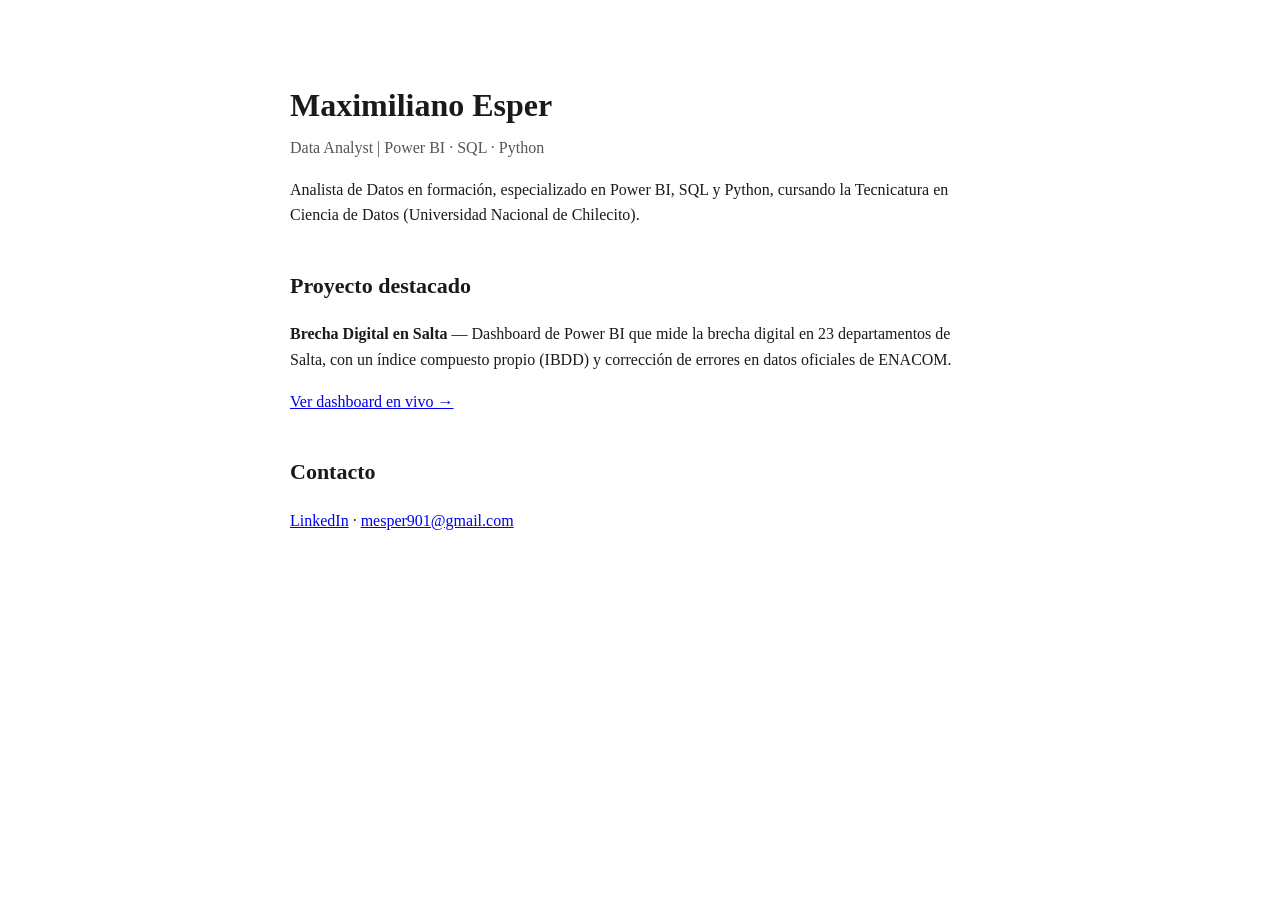
==== index.html @ f0f49840 "Create index.html" ====
<!DOCTYPE html>
<html lang="es">
<head>
  <meta charset="UTF-8">
  <title>Maximiliano Esper — Data Analyst</title>
  <meta name="description" content="Portfolio de Maximiliano Esper, Analista de Datos especializado en Power BI, SQL y Python">
</head>
<body style="font-family: Georgia, serif; max-width: 700px; margin: 80px auto; padding: 0 20px; color: #1a1a1a; line-height: 1.6;">
  <h1 style="font-size: 32px; margin-bottom: 4px;">Maximiliano Esper</h1>
  <p style="color: #555; margin-top: 0;">Data Analyst | Power BI · SQL · Python</p>

  <p>Analista de Datos en formación, especializado en Power BI, SQL y Python, cursando la Tecnicatura en Ciencia de Datos (Universidad Nacional de Chilecito).</p>

  <h2 style="font-size: 22px; margin-top: 40px;">Proyecto destacado</h2>
  <p><strong>Brecha Digital en Salta</strong> — Dashboard de Power BI que mide la brecha digital en 23 departamentos de Salta, con un índice compuesto propio (IBDD) y corrección de errores en datos oficiales de ENACOM.</p>
  <p><a href="https://app.powerbi.com/view?r=eyJrIjoiMTk3ZDUxNzctZjdmOS00OGVjLWJkMzYtMjNmZTE2M2ZmYTdhIiwidCI6ImZkM2FmZTllLTY0OGYtNDcxYy1iYTFmLTlmODhjZGI1MDc3ZCIsImMiOjR9">Ver dashboard en vivo →</a></p>

  <h2 style="font-size: 22px; margin-top: 40px;">Contacto</h2>
  <p>
    <a href="https://www.linkedin.com/in/nahir-esper/">LinkedIn</a> ·
    <a href="mailto:mesper901@gmail.com">mesper901@gmail.com</a>
  </p>
</body>
</html>
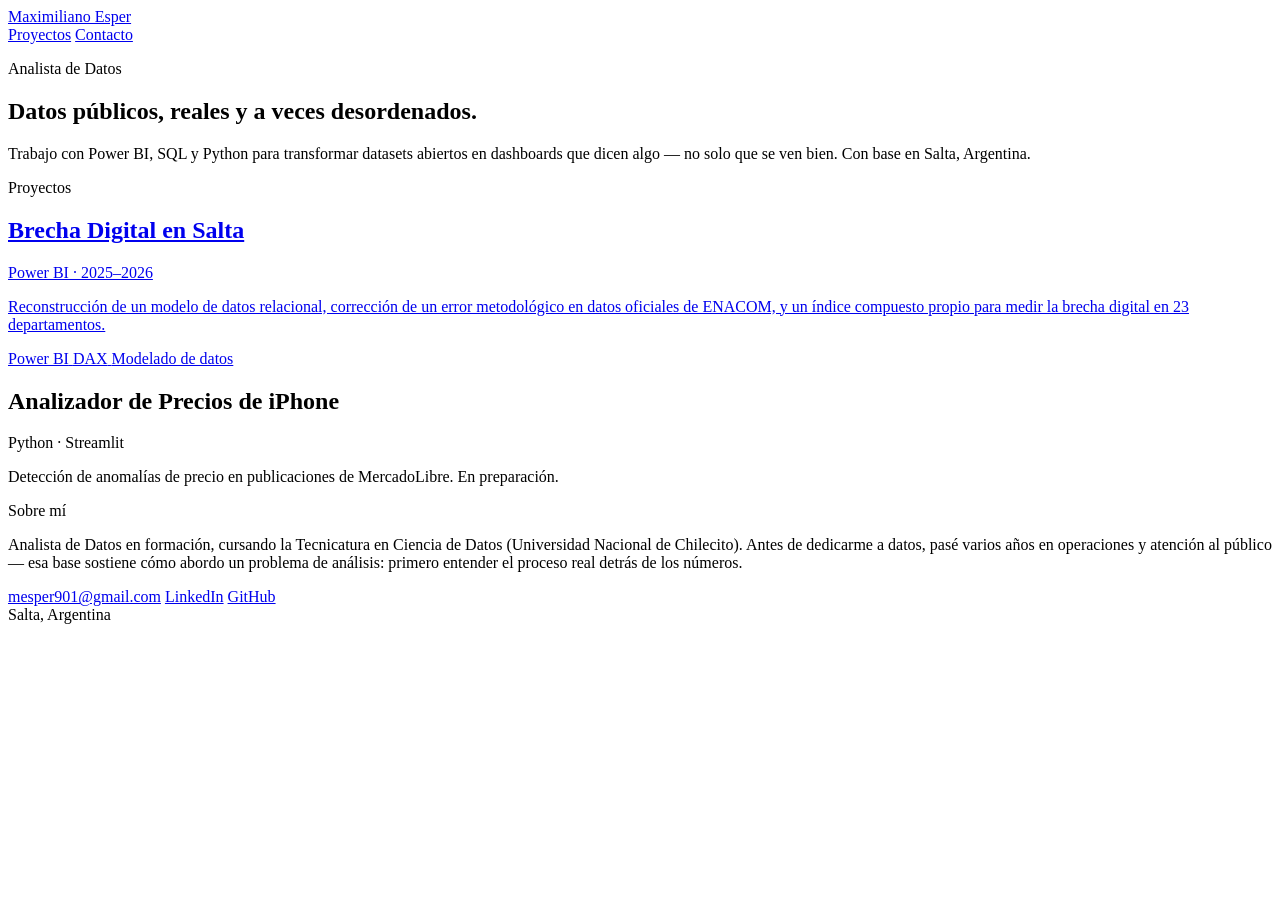
==== commit 76138800: "Update index.html" ====
--- a/index.html
+++ b/index.html
@@ -1,24 +1,76 @@
 <!DOCTYPE html>
 <html lang="es">
 <head>
-  <meta charset="UTF-8">
-  <title>Maximiliano Esper — Data Analyst</title>
-  <meta name="description" content="Portfolio de Maximiliano Esper, Analista de Datos especializado en Power BI, SQL y Python">
+<meta charset="UTF-8">
+<meta name="viewport" content="width=device-width, initial-scale=1.0">
+<title>Maximiliano Esper — Analista de Datos</title>
+<meta name="description" content="Portfolio de Maximiliano Esper, Analista de Datos especializado en Power BI, SQL y Python. Proyectos de análisis de datos públicos reales.">
+<link rel="stylesheet" href="style.css">
 </head>
-<body style="font-family: Georgia, serif; max-width: 700px; margin: 80px auto; padding: 0 20px; color: #1a1a1a; line-height: 1.6;">
-  <h1 style="font-size: 32px; margin-bottom: 4px;">Maximiliano Esper</h1>
-  <p style="color: #555; margin-top: 0;">Data Analyst | Power BI · SQL · Python</p>
+<body>
 
-  <p>Analista de Datos en formación, especializado en Power BI, SQL y Python, cursando la Tecnicatura en Ciencia de Datos (Universidad Nacional de Chilecito).</p>
+<header class="site">
+  <div class="wrap">
+    <a href="index.html" class="site-name">Maximiliano Esper</a>
+    <nav class="site">
+      <a href="#proyectos">Proyectos</a>
+      <a href="#contacto">Contacto</a>
+    </nav>
+  </div>
+</header>
 
-  <h2 style="font-size: 22px; margin-top: 40px;">Proyecto destacado</h2>
-  <p><strong>Brecha Digital en Salta</strong> — Dashboard de Power BI que mide la brecha digital en 23 departamentos de Salta, con un índice compuesto propio (IBDD) y corrección de errores en datos oficiales de ENACOM.</p>
-  <p><a href="https://app.powerbi.com/view?r=eyJrIjoiMTk3ZDUxNzctZjdmOS00OGVjLWJkMzYtMjNmZTE2M2ZmYTdhIiwidCI6ImZkM2FmZTllLTY0OGYtNDcxYy1iYTFmLTlmODhjZGI1MDc3ZCIsImMiOjR9">Ver dashboard en vivo →</a></p>
+<section class="hero">
+  <div class="wrap">
+    <p class="eyebrow">Analista de Datos</p>
+    <h1 class="hero-title">Datos públicos, reales y a veces desordenados.</h1>
+    <p class="hero-sub">Trabajo con Power BI, SQL y Python para transformar datasets abiertos en dashboards que dicen algo — no solo que se ven bien. Con base en Salta, Argentina.</p>
+  </div>
+</section>
 
-  <h2 style="font-size: 22px; margin-top: 40px;">Contacto</h2>
-  <p>
-    <a href="https://www.linkedin.com/in/nahir-esper/">LinkedIn</a> ·
-    <a href="mailto:mesper901@gmail.com">mesper901@gmail.com</a>
-  </p>
+<section class="projects" id="proyectos">
+  <div class="wrap">
+    <p class="section-label">Proyectos</p>
+
+    <a href="conectividad-salta.html" class="project-entry">
+      <div class="project-top">
+        <h2 class="project-title">Brecha Digital en Salta</h2>
+        <span class="project-meta">Power BI · 2025–2026</span>
+      </div>
+      <p class="project-desc">Reconstrucción de un modelo de datos relacional, corrección de un error metodológico en datos oficiales de ENACOM, y un índice compuesto propio para medir la brecha digital en 23 departamentos.</p>
+      <div class="project-tags">
+        <span class="tag">Power BI</span>
+        <span class="tag">DAX</span>
+        <span class="tag">Modelado de datos</span>
+      </div>
+    </a>
+
+    <div class="project-entry placeholder" aria-disabled="true">
+      <div class="project-top">
+        <h2 class="project-title">Analizador de Precios de iPhone</h2>
+        <span class="project-meta">Python · Streamlit</span>
+      </div>
+      <p class="project-desc">Detección de anomalías de precio en publicaciones de MercadoLibre. En preparación.</p>
+    </div>
+  </div>
+</section>
+
+<section class="about" id="contacto">
+  <div class="wrap">
+    <p class="section-label">Sobre mí</p>
+    <p class="about-text">Analista de Datos en formación, cursando la Tecnicatura en Ciencia de Datos (Universidad Nacional de Chilecito). Antes de dedicarme a datos, pasé varios años en operaciones y atención al público — esa base sostiene cómo abordo un problema de análisis: primero entender el proceso real detrás de los números.</p>
+    <div class="contact-row">
+      <a href="mailto:mesper901@gmail.com">mesper901@gmail.com</a>
+      <a href="https://www.linkedin.com/in/nahir-esper/">LinkedIn</a>
+      <a href="https://github.com/maxiesper">GitHub</a>
+    </div>
+  </div>
+</section>
+
+<footer class="site">
+  <div class="wrap">
+    Salta, Argentina
+  </div>
+</footer>
+
 </body>
 </html>
